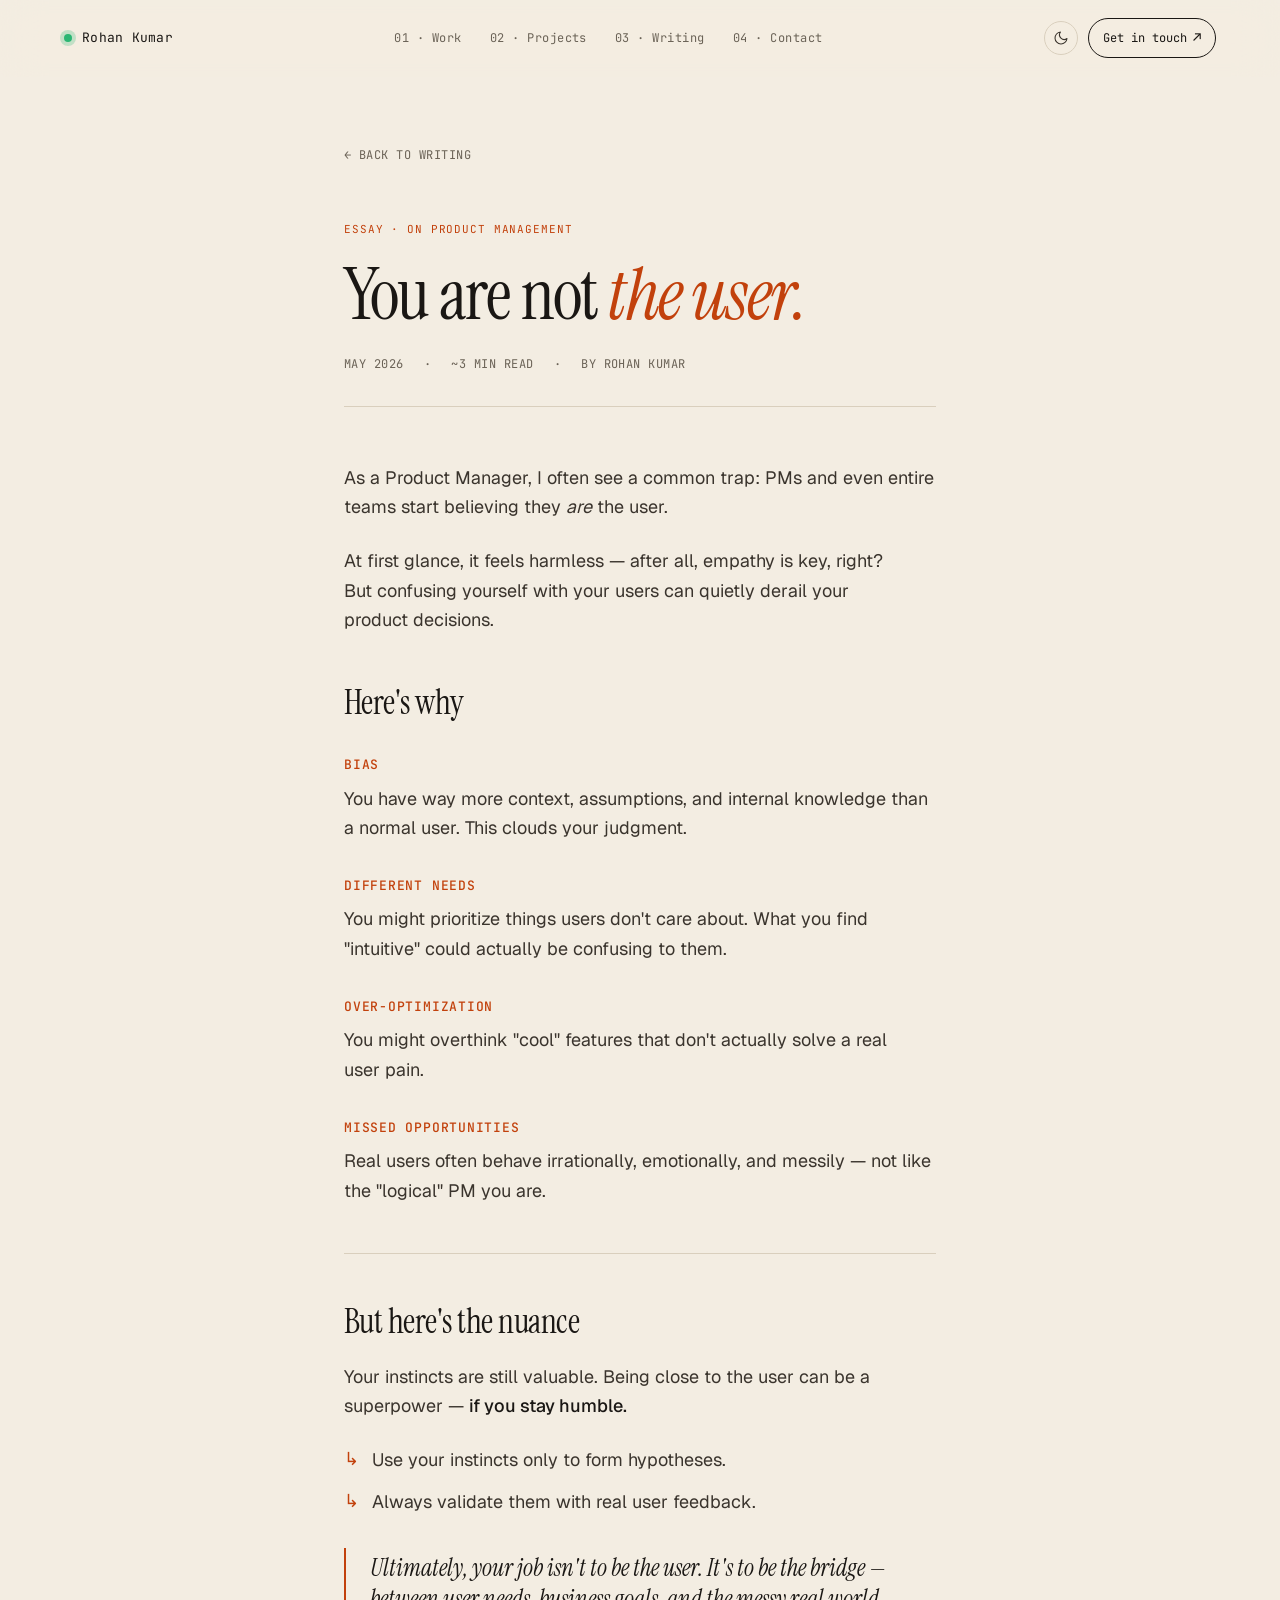
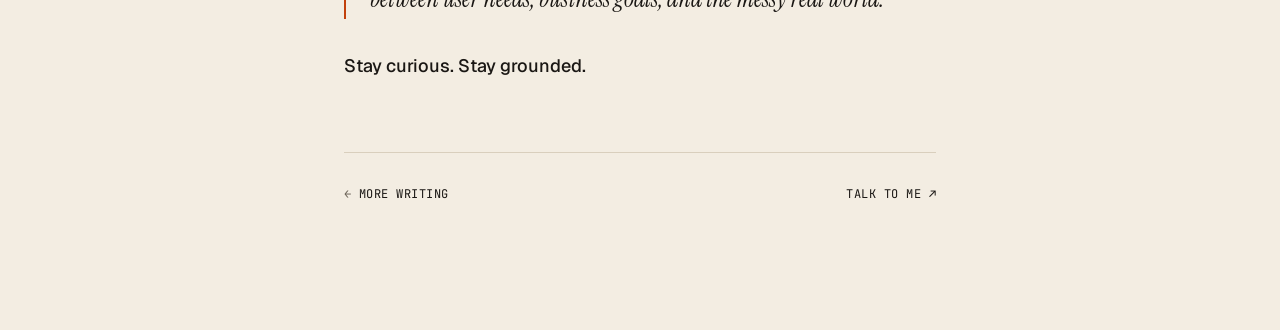
==== essays/you-are-not-the-user.html @ 8682c3a8 "Publish first essay: 'You are not the user' - New /essays/you-are-not-the-user.html, reading-optimiz" ====
<!doctype html>
<html lang="en">
<head>
<meta charset="utf-8" />
<meta name="viewport" content="width=device-width, initial-scale=1, viewport-fit=cover" />
<title>You are not the user · Rohan Kumar</title>
<meta name="description" content="A short essay on the common PM trap of confusing yourself with your users — and how to keep your instincts useful without letting them mislead you." />
<meta name="author" content="Rohan Kumar" />

<meta property="og:type" content="article" />
<meta property="og:title" content="You are not the user · Rohan Kumar" />
<meta property="og:description" content="A common PM trap — confusing yourself with the user — and how to keep your instincts useful without letting them mislead you." />
<meta property="og:image" content="../assets/og-image.png" />
<meta name="twitter:card" content="summary_large_image" />

<link rel="icon" type="image/svg+xml" href="../favicon.svg" />

<link rel="preconnect" href="https://fonts.googleapis.com" />
<link rel="preconnect" href="https://fonts.gstatic.com" crossorigin />
<link rel="stylesheet" href="https://fonts.googleapis.com/css2?family=Instrument+Serif:ital@0;1&family=Geist:wght@300;400;500;600&family=JetBrains+Mono:wght@400;500&display=swap" />

<link rel="stylesheet" href="../styles.css" />

<script>
  (() => {
    try {
      const saved = localStorage.getItem('theme');
      document.documentElement.setAttribute('data-theme', saved || 'light');
    } catch (e) {}
  })();
</script>
</head>
<body>

<div class="scroll-progress" id="scroll-progress"></div>

<nav class="nav" id="nav">
  <div class="nav-inner">
    <a href="../index.html#top" class="nav-brand">
      <span class="dot"></span>
      <span>Rohan Kumar</span>
    </a>
    <div class="nav-links" id="nav-links">
      <a href="../index.html#work">01 · Work</a>
      <a href="../index.html#projects">02 · Projects</a>
      <a href="../index.html#writing">03 · Writing</a>
      <a href="../index.html#contact">04 · Contact</a>
    </div>
    <div class="nav-right">
      <button class="theme-toggle" id="theme-toggle" type="button" aria-label="Toggle dark mode" title="Toggle theme">
        <svg class="icon-sun" viewBox="0 0 24 24" width="16" height="16" fill="none" stroke="currentColor" stroke-width="1.6" stroke-linecap="round" stroke-linejoin="round" aria-hidden="true">
          <circle cx="12" cy="12" r="4"/>
          <path d="M12 2v2M12 20v2M4.93 4.93l1.41 1.41M17.66 17.66l1.41 1.41M2 12h2M20 12h2M4.93 19.07l1.41-1.41M17.66 6.34l1.41-1.41"/>
        </svg>
        <svg class="icon-moon" viewBox="0 0 24 24" width="16" height="16" fill="none" stroke="currentColor" stroke-width="1.6" stroke-linecap="round" stroke-linejoin="round" aria-hidden="true">
          <path d="M21 12.79A9 9 0 1 1 11.21 3 7 7 0 0 0 21 12.79z"/>
        </svg>
      </button>
      <a class="nav-cta" href="../index.html#contact">Get in touch <span style="font-size:14px">↗</span></a>
    </div>
  </div>
</nav>

<article class="essay">
  <div class="essay-shell">
    <a class="essay-back" href="../index.html#writing">← Back to writing</a>

    <header class="essay-header">
      <div class="essay-eyebrow">Essay · On Product Management</div>
      <h1 class="essay-title">You are not <em>the user.</em></h1>
      <div class="essay-meta">
        <span>May 2026</span>
        <span>·</span>
        <span>~3 min read</span>
        <span>·</span>
        <span>By Rohan Kumar</span>
      </div>
    </header>

    <div class="essay-body">
      <p>As a Product Manager, I often see a common trap: PMs and even entire teams start believing they <em>are</em> the user.</p>

      <p>At first glance, it feels harmless — after all, empathy is key, right? But confusing yourself with your users can quietly derail your product decisions.</p>

      <h2>Here's why</h2>

      <h3>Bias</h3>
      <p>You have way more context, assumptions, and internal knowledge than a normal user. This clouds your judgment.</p>

      <h3>Different needs</h3>
      <p>You might prioritize things users don't care about. What you find "intuitive" could actually be confusing to them.</p>

      <h3>Over-optimization</h3>
      <p>You might overthink "cool" features that don't actually solve a real user pain.</p>

      <h3>Missed opportunities</h3>
      <p>Real users often behave irrationally, emotionally, and messily — not like the "logical" PM you are.</p>

      <hr />

      <h2>But here's the nuance</h2>

      <p>Your instincts are still valuable. Being close to the user can be a superpower — <strong>if you stay humble.</strong></p>

      <ul>
        <li>Use your instincts only to form hypotheses.</li>
        <li>Always validate them with real user feedback.</li>
      </ul>

      <blockquote>Ultimately, your job isn't to be the user. It's to be the bridge — between user needs, business goals, and the messy real world.</blockquote>

      <p><strong>Stay curious. Stay grounded.</strong></p>
    </div>

    <footer class="essay-foot">
      <span>← <a href="../index.html#writing">More writing</a></span>
      <span><a href="../index.html#contact">Talk to me ↗</a></span>
    </footer>
  </div>
</article>

<script src="../app.js"></script>
</body>
</html>
---- styles.css ----
/* ============================================================
   Rohan Kumar — Portfolio
   Editorial × Builder
   ============================================================ */

:root {
  --bg: #f3ede2;
  --bg-2: #ebe3d4;
  --ink: #1a1714;
  --ink-2: #3a342d;
  --ink-3: #6b6357;
  --line: #d9cfbd;
  --line-soft: #e4dcc9;
  --accent: #c2410c;
  --accent-soft: #f0e5d2;
  --accent-ink: #8a2a05;

  --serif: "Instrument Serif", "Newsreader", Georgia, serif;
  --sans: "Geist", "Söhne", -apple-system, BlinkMacSystemFont, "Segoe UI", system-ui, sans-serif;
  --mono: "JetBrains Mono", "Geist Mono", ui-monospace, Menlo, monospace;

  --gutter: clamp(24px, 5vw, 72px);
  --max-w: 1320px;
  --section-pad: clamp(96px, 14vh, 180px);

  color-scheme: light;
}

[data-theme="dark"] {
  --bg: #14110d;
  --bg-2: #1c1814;
  --ink: #f3ede2;
  --ink-2: #d6cdb9;
  --ink-3: #968b78;
  --line: #2e2823;
  --line-soft: #251f1a;
  --accent: #e8743a;
  --accent-soft: #2a1c12;
  --accent-ink: #f9a878;
  color-scheme: dark;
}

[data-density="comfortable"] {
  --section-pad: clamp(96px, 14vh, 180px);
}
[data-density="compact"] {
  --section-pad: clamp(64px, 9vh, 120px);
}

* { box-sizing: border-box; margin: 0; padding: 0; }

html { scroll-behavior: smooth; }

body {
  font-family: var(--sans);
  background: var(--bg);
  color: var(--ink);
  font-size: 17px;
  line-height: 1.55;
  font-feature-settings: "ss01", "ss02", "cv11";
  -webkit-font-smoothing: antialiased;
  text-rendering: optimizeLegibility;
  overflow-x: hidden;
  transition: background 0.4s ease, color 0.4s ease;
}

::selection { background: var(--accent); color: #fff; }

a { color: inherit; text-decoration: none; }

button { font: inherit; cursor: pointer; border: none; background: none; color: inherit; }

/* ----- Layout ----- */

.shell {
  max-width: var(--max-w);
  margin: 0 auto;
  padding: 0 var(--gutter);
}

section {
  padding-top: var(--section-pad);
  padding-bottom: var(--section-pad);
  position: relative;
}

/* ----- Scroll progress ----- */
.scroll-progress {
  position: fixed;
  top: 0; left: 0;
  height: 2px;
  background: var(--accent);
  z-index: 100;
  width: 0%;
  transition: width 0.1s linear;
}

/* ----- Nav ----- */
.nav {
  position: fixed;
  top: 0; left: 0; right: 0;
  z-index: 50;
  backdrop-filter: blur(20px) saturate(140%);
  -webkit-backdrop-filter: blur(20px) saturate(140%);
  background: color-mix(in oklab, var(--bg) 75%, transparent);
  border-bottom: 1px solid transparent;
  transition: border-color 0.25s ease, background 0.25s ease;
}
.nav.scrolled { border-bottom-color: var(--line); }
.nav-inner {
  max-width: var(--max-w);
  margin: 0 auto;
  padding: 18px var(--gutter);
  display: flex;
  align-items: center;
  justify-content: space-between;
  gap: 32px;
}
.nav-brand .sub { color: var(--ink-3); }
@media (max-width: 540px) {
  .nav-inner { gap: 16px; padding: 14px var(--gutter); }
  .nav-brand .sub { display: none; }
  .nav-cta { padding: 8px 12px; font-size: 11px; }
}
.nav-brand {
  font-family: var(--mono);
  font-size: 13px;
  letter-spacing: 0.02em;
  display: flex;
  align-items: center;
  gap: 10px;
}
.nav-brand .dot {
  width: 8px; height: 8px;
  border-radius: 50%;
  background: #2bb673;
  box-shadow: 0 0 0 4px color-mix(in oklab, #2bb673 25%, transparent);
  animation: pulse 2.4s ease-in-out infinite;
}
@keyframes pulse {
  0%, 100% { box-shadow: 0 0 0 4px color-mix(in oklab, #2bb673 25%, transparent); }
  50% { box-shadow: 0 0 0 8px color-mix(in oklab, #2bb673 5%, transparent); }
}
.nav-links {
  display: flex;
  gap: 28px;
  font-family: var(--mono);
  font-size: 12px;
  color: var(--ink-3);
  letter-spacing: 0.04em;
}
.nav-links a {
  position: relative;
  transition: color 0.2s;
}
.nav-links a:hover { color: var(--ink); }
.nav-links a.active { color: var(--ink); }
.nav-links a.active::after {
  content: ""; position: absolute;
  left: 0; right: 0; bottom: -6px;
  height: 1px; background: var(--accent);
}
.nav-cta {
  display: flex; align-items: center; gap: 6px;
  padding: 8px 14px;
  border: 1px solid var(--ink);
  border-radius: 999px;
  font-family: var(--mono); font-size: 12px;
  transition: all 0.2s;
}
.nav-cta:hover { background: var(--ink); color: var(--bg); }

.nav-right {
  display: flex;
  align-items: center;
  gap: 10px;
}
.theme-toggle {
  width: 34px;
  height: 34px;
  display: inline-flex;
  align-items: center;
  justify-content: center;
  border: 1px solid var(--line);
  border-radius: 999px;
  color: var(--ink-2);
  background: transparent;
  transition: color 0.2s, border-color 0.2s, background 0.2s;
}
.theme-toggle:hover {
  color: var(--ink);
  border-color: var(--ink);
}
.theme-toggle .icon-sun { display: none; }
.theme-toggle .icon-moon { display: block; }
[data-theme="dark"] .theme-toggle .icon-sun { display: block; }
[data-theme="dark"] .theme-toggle .icon-moon { display: none; }
@media (max-width: 540px) {
  .theme-toggle { width: 30px; height: 30px; }
}

@media (max-width: 720px) {
  .nav-links { display: none; }
}

/* ----- Hero ----- */
.hero {
  min-height: 100vh;
  display: flex;
  flex-direction: column;
  justify-content: center;
  padding-top: 140px;
  padding-bottom: 80px;
  position: relative;
}
@media (max-width: 540px) {
  .hero { padding-top: 110px; padding-bottom: 64px; }
  .hero-scroll-hint { display: none; }
  body { font-size: 16px; }
  .project-row { grid-template-columns: 24px 1fr; gap: 14px; padding: 24px 0; }
  .pr-arrow { font-size: 24px; }
  .axis-narrative h3 { font-size: 28px; }
  .metric-card { padding: 28px 22px; }
}

.hero-top {
  display: grid;
  grid-template-columns: 1.45fr 1fr;
  gap: clamp(40px, 7vw, 96px);
  align-items: end;
}
@media (max-width: 960px) {
  .hero-top { grid-template-columns: 1fr; gap: 48px; }
}

.hero-portrait {
  position: relative;
  align-self: end;
  margin-bottom: 8px;
}
.hero-portrait .frame {
  position: relative;
  aspect-ratio: 4 / 5;
  width: 100%;
  max-width: 460px;
  margin-left: auto;
  background: var(--bg-2);
  border: 1px solid var(--line);
  overflow: hidden;
  border-radius: 2px;
}
.hero-portrait .frame img {
  width: 100%;
  height: 100%;
  object-fit: cover;
  object-position: center 22%;
  filter: saturate(0.96);
  display: block;
}
.hero-portrait .frame::after {
  content: "";
  position: absolute;
  inset: 0;
  background: linear-gradient(180deg, transparent 60%, color-mix(in oklab, var(--bg) 28%, transparent));
  pointer-events: none;
}
.hero-portrait .accent-corner {
  position: absolute;
  bottom: -10px;
  left: -10px;
  width: 64px; height: 64px;
  background: var(--accent);
  z-index: -1;
}
.hero-portrait .caption {
  position: absolute;
  left: 0;
  bottom: -28px;
  font-family: var(--mono);
  font-size: 11px;
  letter-spacing: 0.08em;
  text-transform: uppercase;
  color: var(--ink-3);
  display: flex; align-items: center; gap: 10px;
}
.hero-portrait .caption .bar { width: 16px; height: 1px; background: var(--ink-3); }
@media (max-width: 960px) {
  .hero-portrait .frame { max-width: 380px; margin: 0 auto; }
  .hero-portrait .caption { left: 50%; transform: translateX(-50%); }
}

.hero-eyebrow {
  font-family: var(--mono);
  font-size: 12px;
  color: var(--ink-3);
  letter-spacing: 0.08em;
  text-transform: uppercase;
  margin-bottom: 28px;
  display: flex;
  align-items: center;
  gap: 12px;
}
.hero-eyebrow .bar {
  width: 32px; height: 1px;
  background: var(--ink-3);
}

.hero-headline {
  font-family: var(--serif);
  font-weight: 400;
  font-size: clamp(48px, 8.5vw, 132px);
  line-height: 0.94;
  letter-spacing: -0.025em;
  margin-bottom: 36px;
}
.hero-headline .swap {
  display: inline-block;
  color: var(--accent);
  font-style: italic;
  position: relative;
}
.hero-headline .swap-track {
  display: inline-block;
  min-width: 6ch;
  position: relative;
  height: 1em;
  vertical-align: bottom;
  overflow: hidden;
}
.hero-headline .swap-word {
  display: block;
  animation: swap 8s ease-in-out infinite;
}
@keyframes swap {
  0%, 22% { transform: translateY(0); }
  25%, 47% { transform: translateY(-100%); }
  50%, 72% { transform: translateY(-200%); }
  75%, 97% { transform: translateY(-300%); }
  100% { transform: translateY(0); }
}

.hero-sub {
  display: flex;
  flex-direction: column;
  gap: 24px;
  margin-top: 12px;
}

.hero-blurb {
  font-size: 18px;
  line-height: 1.55;
  color: var(--ink-2);
  max-width: 52ch;
  text-wrap: pretty;
}
.hero-blurb b { color: var(--ink); font-weight: 500; }

.hero-meta-inline {
  display: flex;
  flex-wrap: wrap;
  gap: 20px 28px;
  font-family: var(--mono);
  font-size: 11px;
  color: var(--ink-3);
  letter-spacing: 0.06em;
  text-transform: uppercase;
  padding-top: 20px;
  border-top: 1px dashed var(--line);
}
.hero-meta-inline .item { display: flex; gap: 8px; }
.hero-meta-inline .k { color: var(--ink-3); }
.hero-meta-inline .v { color: var(--ink); }

.hero-strip {
  margin-top: 88px;
  padding-top: 32px;
  border-top: 1px solid var(--line);
  display: grid;
  grid-template-columns: repeat(4, 1fr);
  gap: 24px;
}
@media (max-width: 860px) {
  .hero-strip { grid-template-columns: repeat(2, 1fr); gap: 32px 24px; }
}
.hero-strip .stat .n {
  font-family: var(--serif);
  font-size: clamp(36px, 5vw, 56px);
  line-height: 1;
  letter-spacing: -0.02em;
}
.hero-strip .stat .n sup {
  font-size: 0.45em;
  font-family: var(--sans);
  font-weight: 500;
  margin-left: 2px;
  vertical-align: super;
  color: var(--accent);
}
.hero-strip .stat .l {
  font-family: var(--mono);
  font-size: 11px;
  color: var(--ink-3);
  letter-spacing: 0.04em;
  margin-top: 10px;
  text-transform: uppercase;
}

.hero-scroll-hint {
  position: absolute;
  bottom: 32px;
  right: var(--gutter);
  font-family: var(--mono);
  font-size: 11px;
  color: var(--ink-3);
  letter-spacing: 0.1em;
  text-transform: uppercase;
  display: flex;
  align-items: center;
  gap: 10px;
}
.hero-scroll-hint .line {
  width: 32px; height: 1px;
  background: var(--ink-3);
  animation: scroll-hint 2.6s ease-in-out infinite;
  transform-origin: left;
}
@keyframes scroll-hint {
  0%, 100% { transform: scaleX(0.3); opacity: 0.4; }
  50% { transform: scaleX(1); opacity: 1; }
}

/* ----- Section headers ----- */
.section-head {
  display: grid;
  grid-template-columns: 200px 1fr;
  gap: 64px;
  margin-bottom: 72px;
  align-items: baseline;
}
@media (max-width: 720px) {
  .section-head { grid-template-columns: 1fr; gap: 16px; }
}
.section-head .label {
  font-family: var(--mono);
  font-size: 12px;
  letter-spacing: 0.06em;
  color: var(--ink-3);
  text-transform: uppercase;
  display: flex;
  align-items: center;
  gap: 12px;
}
.section-head .label::before {
  content: "";
  width: 24px; height: 1px;
  background: var(--accent);
}
.section-head h2 {
  font-family: var(--serif);
  font-weight: 400;
  font-size: clamp(36px, 5vw, 64px);
  line-height: 1.05;
  letter-spacing: -0.02em;
  max-width: 22ch;
  text-wrap: balance;
}
.section-head h2 em {
  color: var(--accent);
  font-style: italic;
}

/* ----- Axis Impact (scroll-driven) ----- */
.axis {
  background: var(--bg);
  position: relative;
}
.axis-stage {
  display: grid;
  grid-template-columns: 1fr 1fr;
  gap: 64px;
  align-items: start;
}
@media (max-width: 960px) {
  .axis-stage { grid-template-columns: 1fr; gap: 48px; }
}
.axis-narrative {
  position: sticky;
  top: 18vh;
  padding-right: 24px;
}
@media (max-width: 960px) {
  .axis-narrative { position: relative; top: 0; padding-right: 0; }
}
.axis-narrative .role {
  font-family: var(--mono);
  font-size: 12px;
  color: var(--ink-3);
  letter-spacing: 0.04em;
  margin-bottom: 16px;
  display: flex;
  align-items: center;
  gap: 10px;
}
.axis-narrative .role .pip {
  width: 6px; height: 6px;
  background: var(--accent);
  display: inline-block;
}
.axis-narrative h3 {
  font-family: var(--serif);
  font-weight: 400;
  font-size: clamp(28px, 3.6vw, 44px);
  line-height: 1.1;
  letter-spacing: -0.015em;
  margin-bottom: 24px;
  text-wrap: balance;
}
.axis-narrative p {
  font-size: 17px;
  line-height: 1.6;
  color: var(--ink-2);
  margin-bottom: 16px;
  max-width: 38ch;
}
.axis-narrative .ledger {
  margin-top: 32px;
  padding-top: 24px;
  border-top: 1px solid var(--line);
  font-family: var(--mono);
  font-size: 12px;
  color: var(--ink-3);
  letter-spacing: 0.04em;
  display: grid;
  gap: 6px;
}
.axis-narrative .ledger .l {
  display: flex; justify-content: space-between;
  border-bottom: 1px dashed var(--line);
  padding-bottom: 4px;
}
.axis-narrative .ledger .l .v { color: var(--ink); }

.axis-metrics {
  display: grid;
  gap: 24px;
}

.metric-card {
  background: var(--bg-2);
  border: 1px solid var(--line);
  border-radius: 4px;
  padding: 36px 32px;
  opacity: 0;
  transform: translateY(40px);
  transition: opacity 0.8s cubic-bezier(.2,.7,.2,1), transform 0.8s cubic-bezier(.2,.7,.2,1), border-color 0.3s;
  position: relative;
}
.metric-card.in {
  opacity: 1;
  transform: translateY(0);
}
.metric-card:hover { border-color: var(--accent); }
.metric-card .tag {
  position: absolute;
  top: 16px; right: 16px;
  font-family: var(--mono);
  font-size: 10px;
  color: var(--ink-3);
  letter-spacing: 0.06em;
  text-transform: uppercase;
}
.metric-card .num {
  font-family: var(--serif);
  font-size: clamp(64px, 9vw, 112px);
  line-height: 0.9;
  letter-spacing: -0.03em;
  color: var(--ink);
  display: flex;
  align-items: baseline;
  gap: 8px;
}
.metric-card .num .unit {
  font-size: 0.36em;
  font-family: var(--sans);
  font-weight: 500;
  color: var(--accent);
  letter-spacing: 0.02em;
}
.metric-card .num .sym {
  color: var(--accent);
  font-style: italic;
}
.metric-card .title {
  margin-top: 24px;
  font-family: var(--serif);
  font-size: 22px;
  line-height: 1.25;
  letter-spacing: -0.01em;
}
.metric-card .blurb {
  margin-top: 12px;
  font-size: 15px;
  color: var(--ink-2);
  line-height: 1.55;
  text-wrap: pretty;
}
.metric-card .meta {
  margin-top: 20px;
  padding-top: 16px;
  border-top: 1px dashed var(--line);
  display: flex;
  gap: 16px;
  font-family: var(--mono);
  font-size: 11px;
  color: var(--ink-3);
  letter-spacing: 0.04em;
  text-transform: uppercase;
  flex-wrap: wrap;
}

/* ----- Projects ----- */
.projects {
  background: var(--bg);
}
.project-list {
  display: grid;
  gap: 0;
}

.project-row {
  display: grid;
  grid-template-columns: 56px 1fr 1fr 200px;
  gap: 32px;
  padding: 36px 0;
  border-top: 1px solid var(--line);
  align-items: start;
  position: relative;
  cursor: pointer;
  transition: padding 0.3s ease;
}
.project-row:last-child { border-bottom: 1px solid var(--line); }
.project-row::before {
  content: "";
  position: absolute;
  inset: 0;
  background: var(--accent);
  transform: scaleY(0);
  transform-origin: bottom;
  transition: transform 0.35s cubic-bezier(.2,.7,.2,1);
  z-index: 0;
}
.project-row:hover::before {
  transform: scaleY(1);
  transform-origin: top;
}
.project-row:hover > * {
  color: #fff;
  position: relative;
  z-index: 1;
}
.project-row:hover .pr-arrow {
  transform: translate(8px, -8px);
  color: #fff;
}
.project-row:hover .pr-stack span {
  background: rgba(255,255,255,0.15);
  border-color: rgba(255,255,255,0.3);
  color: #fff;
}
.project-row:hover .pr-num,
.project-row:hover .pr-year {
  color: rgba(255,255,255,0.7);
}

.project-row > * { transition: color 0.3s; position: relative; z-index: 1; }

.pr-num {
  font-family: var(--mono);
  font-size: 12px;
  color: var(--ink-3);
  letter-spacing: 0.04em;
  padding-top: 6px;
}

.pr-main {
  display: flex;
  flex-direction: column;
  gap: 8px;
}
.pr-main h3 {
  font-family: var(--serif);
  font-weight: 400;
  font-size: clamp(28px, 3vw, 40px);
  line-height: 1.05;
  letter-spacing: -0.02em;
}
.pr-tagline {
  font-family: var(--mono);
  font-size: 12px;
  color: var(--ink-3);
  letter-spacing: 0.02em;
  text-transform: uppercase;
}

.pr-desc {
  font-size: 15px;
  line-height: 1.55;
  color: var(--ink-2);
  text-wrap: pretty;
  padding-top: 8px;
}
.pr-desc b { color: var(--ink); font-weight: 500; }

.pr-stack {
  display: flex;
  flex-wrap: wrap;
  gap: 6px;
  margin-top: 14px;
}
.pr-stack span {
  font-family: var(--mono);
  font-size: 10px;
  letter-spacing: 0.04em;
  padding: 4px 8px;
  border: 1px solid var(--line);
  border-radius: 3px;
  color: var(--ink-3);
  text-transform: uppercase;
  background: var(--bg);
  transition: all 0.3s;
}

.pr-side {
  display: flex;
  flex-direction: column;
  align-items: flex-end;
  gap: 20px;
  text-align: right;
}
.pr-year {
  font-family: var(--mono);
  font-size: 12px;
  color: var(--ink-3);
  letter-spacing: 0.04em;
}
.pr-arrow {
  font-family: var(--serif);
  font-size: 32px;
  color: var(--ink);
  transition: transform 0.35s cubic-bezier(.2,.7,.2,1), color 0.3s;
  display: inline-block;
}

@media (max-width: 960px) {
  .project-row {
    grid-template-columns: 32px 1fr;
    gap: 16px;
    padding: 28px 0;
  }
  .pr-desc, .pr-side { grid-column: 2; }
  .pr-side { flex-direction: row; justify-content: space-between; align-items: center; text-align: left; }
}

/* ----- Writing (placeholder) ----- */
.writing { background: var(--bg-2); }
.writing-grid {
  display: grid;
  grid-template-columns: repeat(3, 1fr);
  gap: 24px;
}
@media (max-width: 860px) {
  .writing-grid { grid-template-columns: 1fr; }
}
.writing-card {
  padding: 32px 28px;
  border: 1px solid var(--line);
  border-radius: 4px;
  background: var(--bg);
  display: flex;
  flex-direction: column;
  gap: 16px;
  min-height: 280px;
  position: relative;
  transition: border-color 0.3s, transform 0.3s;
}
.writing-card:hover {
  border-color: var(--accent);
  transform: translateY(-2px);
}
.writing-card .wc-tag {
  font-family: var(--mono);
  font-size: 11px;
  color: var(--accent);
  letter-spacing: 0.06em;
  text-transform: uppercase;
}
.writing-card h4 {
  font-family: var(--serif);
  font-weight: 400;
  font-size: 24px;
  line-height: 1.2;
  letter-spacing: -0.01em;
  text-wrap: balance;
}
.writing-card p {
  font-size: 14px;
  color: var(--ink-3);
  line-height: 1.55;
}
.writing-card .wc-foot {
  margin-top: auto;
  font-family: var(--mono);
  font-size: 11px;
  color: var(--ink-3);
  letter-spacing: 0.04em;
  display: flex;
  justify-content: space-between;
  padding-top: 16px;
  border-top: 1px dashed var(--line);
}
.writing-soon-banner {
  margin-top: 56px;
  text-align: center;
  font-family: var(--mono);
  font-size: 12px;
  color: var(--ink-3);
  letter-spacing: 0.1em;
  text-transform: uppercase;
  padding: 24px;
  border-top: 1px dashed var(--line);
}

/* ----- Contact ----- */
/* Local fg/bg vars so the inverted slab works in both themes.
   Light theme: dark ink slab with cream text.
   Dark theme:  bg-2 slab with cream text (--ink is cream in dark). */
.contact {
  --contact-bg: var(--ink);
  --contact-fg: var(--bg);
  background: var(--contact-bg);
  color: var(--contact-fg);
}
[data-theme="dark"] .contact {
  --contact-bg: var(--bg-2);
  --contact-fg: var(--ink);
}
.contact .section-head .label { color: color-mix(in oklab, var(--contact-fg) 60%, transparent); }
.contact .section-head .label::before { background: var(--accent); }
.contact h2 { color: var(--contact-fg); }

.contact-cta {
  font-family: var(--serif);
  font-weight: 400;
  font-size: clamp(48px, 8vw, 128px);
  line-height: 0.95;
  letter-spacing: -0.025em;
  margin-bottom: 56px;
  text-wrap: balance;
}
.contact-cta em {
  font-style: italic;
  color: var(--accent);
}

.contact-grid {
  display: grid;
  grid-template-columns: 1.2fr 1fr;
  gap: 64px;
  align-items: end;
}
@media (max-width: 860px) {
  .contact-grid { grid-template-columns: 1fr; gap: 40px; }
}

.contact-links {
  display: grid;
  gap: 2px;
}
.contact-link {
  display: grid;
  grid-template-columns: 80px 1fr auto;
  gap: 16px;
  align-items: baseline;
  padding: 18px 0;
  border-top: 1px solid color-mix(in oklab, var(--contact-fg) 18%, transparent);
  font-size: 18px;
  transition: padding-left 0.3s ease, color 0.3s;
}
@media (max-width: 540px) {
  .contact-link { grid-template-columns: 60px 1fr auto; gap: 12px; }
  .contact-link .v { font-size: 18px; }
  .contact-cta { font-size: clamp(40px, 11vw, 88px); }
}
.contact-link:last-child { border-bottom: 1px solid color-mix(in oklab, var(--contact-fg) 18%, transparent); }
.contact-link:hover {
  padding-left: 16px;
  color: var(--accent);
}
.contact-link .k {
  font-family: var(--mono);
  font-size: 11px;
  color: color-mix(in oklab, var(--contact-fg) 50%, transparent);
  letter-spacing: 0.06em;
  text-transform: uppercase;
}
.contact-link .v {
  font-family: var(--serif);
  font-size: 24px;
  letter-spacing: -0.01em;
}
.contact-link .a {
  font-family: var(--mono);
  font-size: 14px;
}

.contact-side {
  font-family: var(--mono);
  font-size: 12px;
  color: color-mix(in oklab, var(--contact-fg) 60%, transparent);
  letter-spacing: 0.04em;
  line-height: 1.8;
}
.contact-side b { color: var(--contact-fg); font-weight: 500; }
.contact-side .download {
  margin-top: 24px;
  display: inline-flex;
  align-items: center;
  gap: 10px;
  padding: 14px 22px;
  border: 1px solid color-mix(in oklab, var(--contact-fg) 30%, transparent);
  border-radius: 999px;
  color: var(--contact-fg);
  font-family: var(--mono);
  font-size: 13px;
  letter-spacing: 0.04em;
  transition: all 0.25s;
}
.contact-side .download:hover {
  background: var(--accent);
  border-color: var(--accent);
  color: #fff;
}

.contact-foot {
  margin-top: 96px;
  padding-top: 24px;
  border-top: 1px solid color-mix(in oklab, var(--contact-fg) 18%, transparent);
  font-family: var(--mono);
  font-size: 11px;
  color: color-mix(in oklab, var(--contact-fg) 50%, transparent);
  letter-spacing: 0.06em;
  text-transform: uppercase;
  display: flex;
  justify-content: space-between;
  flex-wrap: wrap;
  gap: 12px;
}

/* ----- Reveal helpers ----- */
.reveal {
  opacity: 0;
  transform: translateY(24px);
  transition: opacity 0.9s cubic-bezier(.2,.7,.2,1), transform 0.9s cubic-bezier(.2,.7,.2,1);
}
.reveal.in {
  opacity: 1;
  transform: translateY(0);
}
.reveal.delay-1 { transition-delay: 0.08s; }
.reveal.delay-2 { transition-delay: 0.16s; }
.reveal.delay-3 { transition-delay: 0.24s; }
.reveal.delay-4 { transition-delay: 0.32s; }

/* cursor blob */
.cursor-blob {
  position: fixed;
  pointer-events: none;
  width: 320px; height: 320px;
  border-radius: 50%;
  background: radial-gradient(circle, color-mix(in oklab, var(--accent) 18%, transparent) 0%, transparent 70%);
  transform: translate(-50%, -50%);
  z-index: 0;
  transition: opacity 0.3s;
  mix-blend-mode: multiply;
}
[data-theme="dark"] .cursor-blob { mix-blend-mode: screen; }

@media (pointer: coarse) {
  .cursor-blob { display: none; }
}

/* ----- Essay page ----- */
.essay {
  padding-top: 140px;
  padding-bottom: var(--section-pad);
}
.essay-shell {
  max-width: 720px;
  margin: 0 auto;
  padding: 0 var(--gutter);
}
.essay-back {
  font-family: var(--mono);
  font-size: 12px;
  color: var(--ink-3);
  letter-spacing: 0.04em;
  text-transform: uppercase;
  display: inline-flex;
  align-items: center;
  gap: 8px;
  margin-bottom: 56px;
  transition: color 0.2s;
}
.essay-back:hover { color: var(--accent); }

.essay-header {
  margin-bottom: 56px;
  padding-bottom: 32px;
  border-bottom: 1px solid var(--line);
}
.essay-eyebrow {
  font-family: var(--mono);
  font-size: 11px;
  color: var(--accent);
  letter-spacing: 0.08em;
  text-transform: uppercase;
  margin-bottom: 20px;
}
.essay-title {
  font-family: var(--serif);
  font-weight: 400;
  font-size: clamp(40px, 6vw, 72px);
  line-height: 1.02;
  letter-spacing: -0.025em;
  text-wrap: balance;
  margin-bottom: 24px;
}
.essay-title em { color: var(--accent); font-style: italic; }
.essay-meta {
  font-family: var(--mono);
  font-size: 12px;
  color: var(--ink-3);
  letter-spacing: 0.04em;
  display: flex;
  gap: 20px;
  flex-wrap: wrap;
  text-transform: uppercase;
}
.essay-meta .dot {
  display: inline-block;
  width: 4px; height: 4px;
  background: var(--ink-3);
  border-radius: 50%;
  margin: 0 4px;
  vertical-align: middle;
}

.essay-body {
  font-size: 18px;
  line-height: 1.65;
  color: var(--ink-2);
  text-wrap: pretty;
}
.essay-body p { margin-bottom: 24px; }
.essay-body p:last-child { margin-bottom: 0; }
.essay-body strong, .essay-body b { color: var(--ink); font-weight: 500; }
.essay-body h2 {
  font-family: var(--serif);
  font-weight: 400;
  font-size: clamp(26px, 3vw, 34px);
  line-height: 1.15;
  letter-spacing: -0.015em;
  color: var(--ink);
  margin: 48px 0 20px;
  text-wrap: balance;
}
.essay-body h3 {
  font-family: var(--mono);
  font-weight: 500;
  font-size: 13px;
  color: var(--accent);
  letter-spacing: 0.06em;
  text-transform: uppercase;
  margin: 32px 0 8px;
}
.essay-body blockquote {
  border-left: 2px solid var(--accent);
  padding: 4px 0 4px 24px;
  margin: 32px 0;
  font-family: var(--serif);
  font-style: italic;
  font-size: 24px;
  line-height: 1.3;
  color: var(--ink);
  text-wrap: balance;
}
.essay-body hr {
  border: 0;
  height: 1px;
  background: var(--line);
  margin: 48px 0;
}
.essay-body ul { margin: 16px 0 24px; padding-left: 0; list-style: none; }
.essay-body ul li {
  position: relative;
  padding-left: 28px;
  margin-bottom: 12px;
}
.essay-body ul li::before {
  content: "↳";
  position: absolute;
  left: 0;
  color: var(--accent);
  font-family: var(--serif);
}

.essay-foot {
  margin-top: 72px;
  padding-top: 32px;
  border-top: 1px solid var(--line);
  display: flex;
  justify-content: space-between;
  align-items: center;
  flex-wrap: wrap;
  gap: 16px;
  font-family: var(--mono);
  font-size: 12px;
  color: var(--ink-3);
  letter-spacing: 0.04em;
  text-transform: uppercase;
}
.essay-foot a { color: var(--ink); transition: color 0.2s; }
.essay-foot a:hover { color: var(--accent); }

@media (max-width: 540px) {
  .essay { padding-top: 110px; }
  .essay-body { font-size: 17px; }
  .essay-body blockquote { font-size: 21px; padding-left: 18px; }
}

/* Writing card variant: published / clickable */
.writing-card.published .wc-tag { color: var(--accent); }
a.writing-card { text-decoration: none; color: inherit; }
a.writing-card .wc-foot .read-on {
  display: inline-flex; align-items: center; gap: 4px;
  transition: gap 0.2s;
}
a.writing-card:hover .wc-foot .read-on { gap: 8px; color: var(--accent); }

@media (prefers-reduced-motion: reduce) {
  *, *::before, *::after {
    animation-duration: 0.01ms !important;
    transition-duration: 0.01ms !important;
  }
}
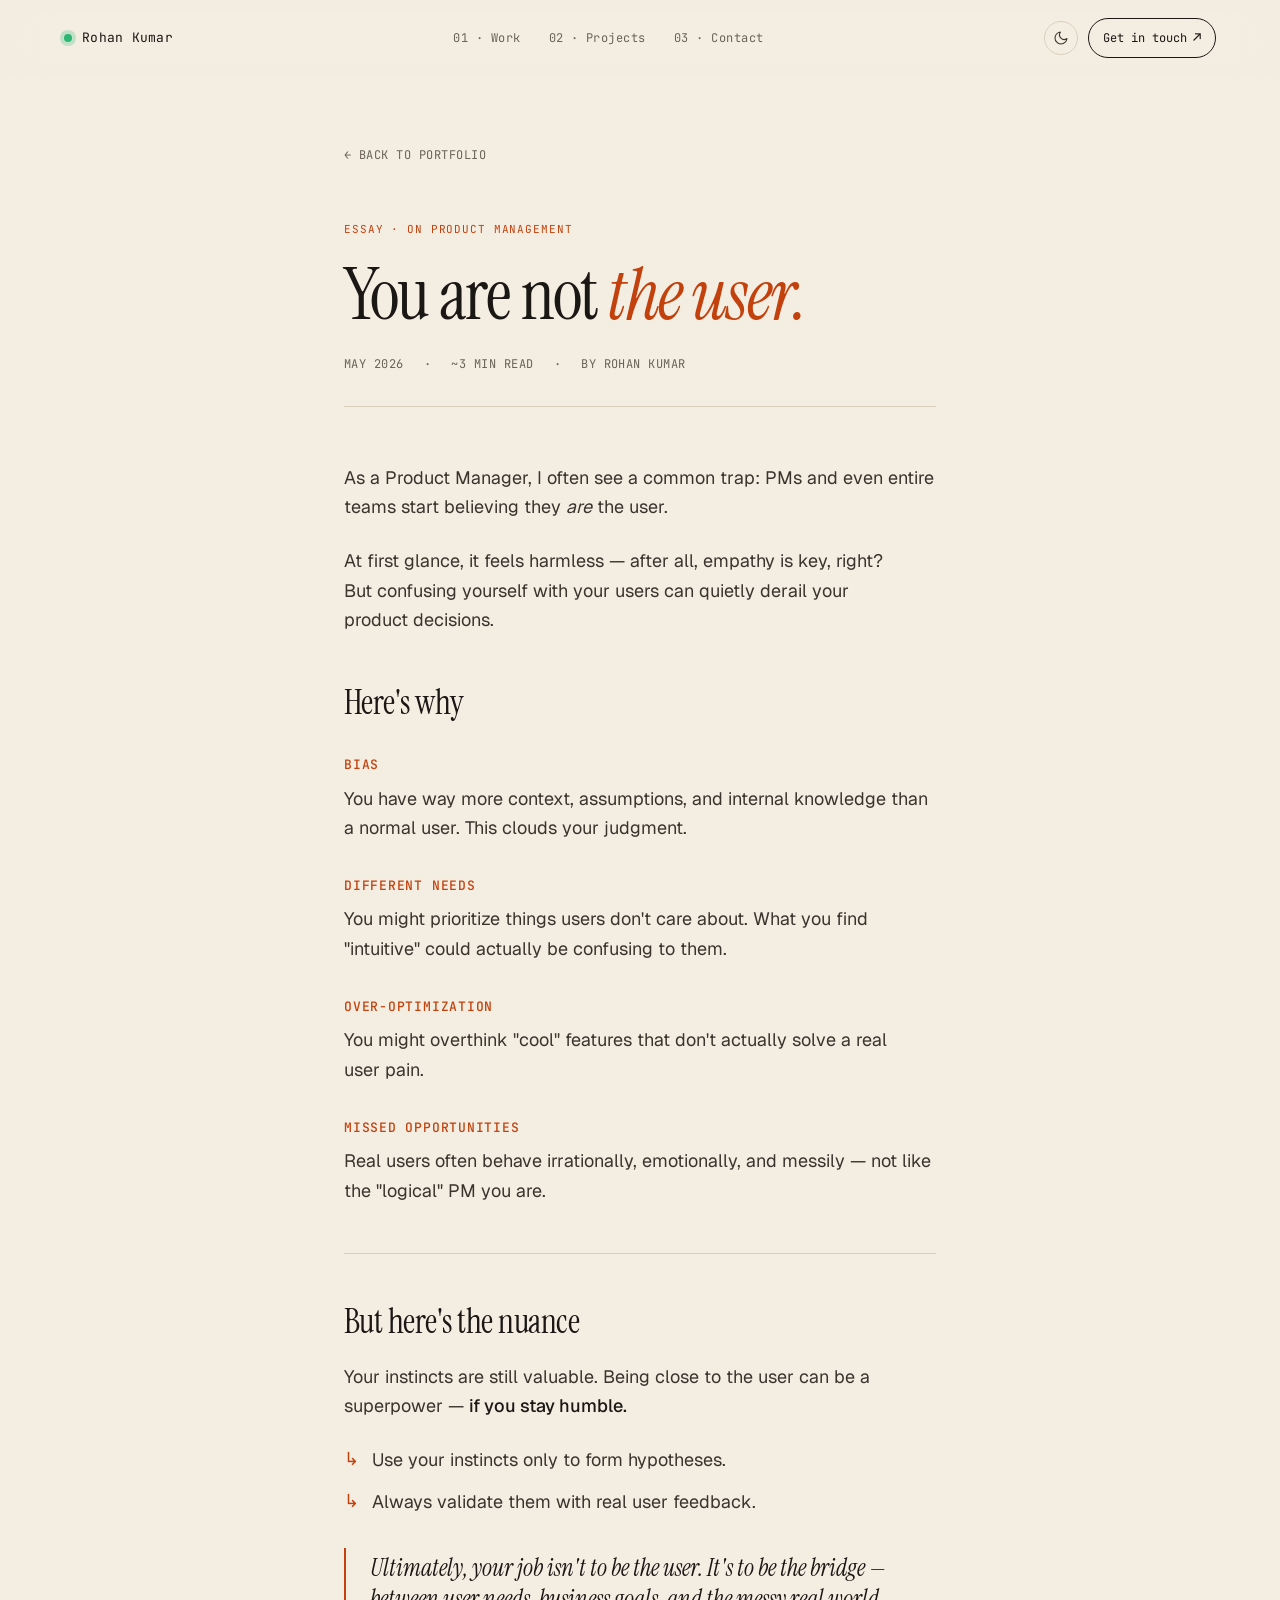
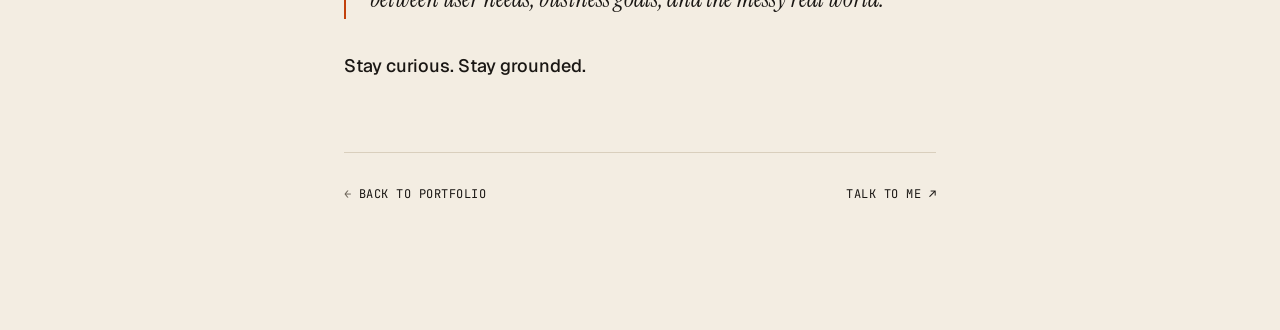
==== commit 6bb0869b: "Remove writing section from portfolio (essay file kept, unlinked) The writing section had one publis" ====
--- a/essays/you-are-not-the-user.html
+++ b/essays/you-are-not-the-user.html
@@ -43,8 +43,7 @@
     <div class="nav-links" id="nav-links">
       <a href="../index.html#work">01 · Work</a>
       <a href="../index.html#projects">02 · Projects</a>
-      <a href="../index.html#writing">03 · Writing</a>
-      <a href="../index.html#contact">04 · Contact</a>
+      <a href="../index.html#contact">03 · Contact</a>
     </div>
     <div class="nav-right">
       <button class="theme-toggle" id="theme-toggle" type="button" aria-label="Toggle dark mode" title="Toggle theme">
@@ -63,7 +62,7 @@
 
 <article class="essay">
   <div class="essay-shell">
-    <a class="essay-back" href="../index.html#writing">← Back to writing</a>
+    <a class="essay-back" href="../index.html">← Back to portfolio</a>
 
     <header class="essay-header">
       <div class="essay-eyebrow">Essay · On Product Management</div>
@@ -113,7 +112,7 @@
     </div>
 
     <footer class="essay-foot">
-      <span>← <a href="../index.html#writing">More writing</a></span>
+      <span>← <a href="../index.html">Back to portfolio</a></span>
       <span><a href="../index.html#contact">Talk to me ↗</a></span>
     </footer>
   </div>
